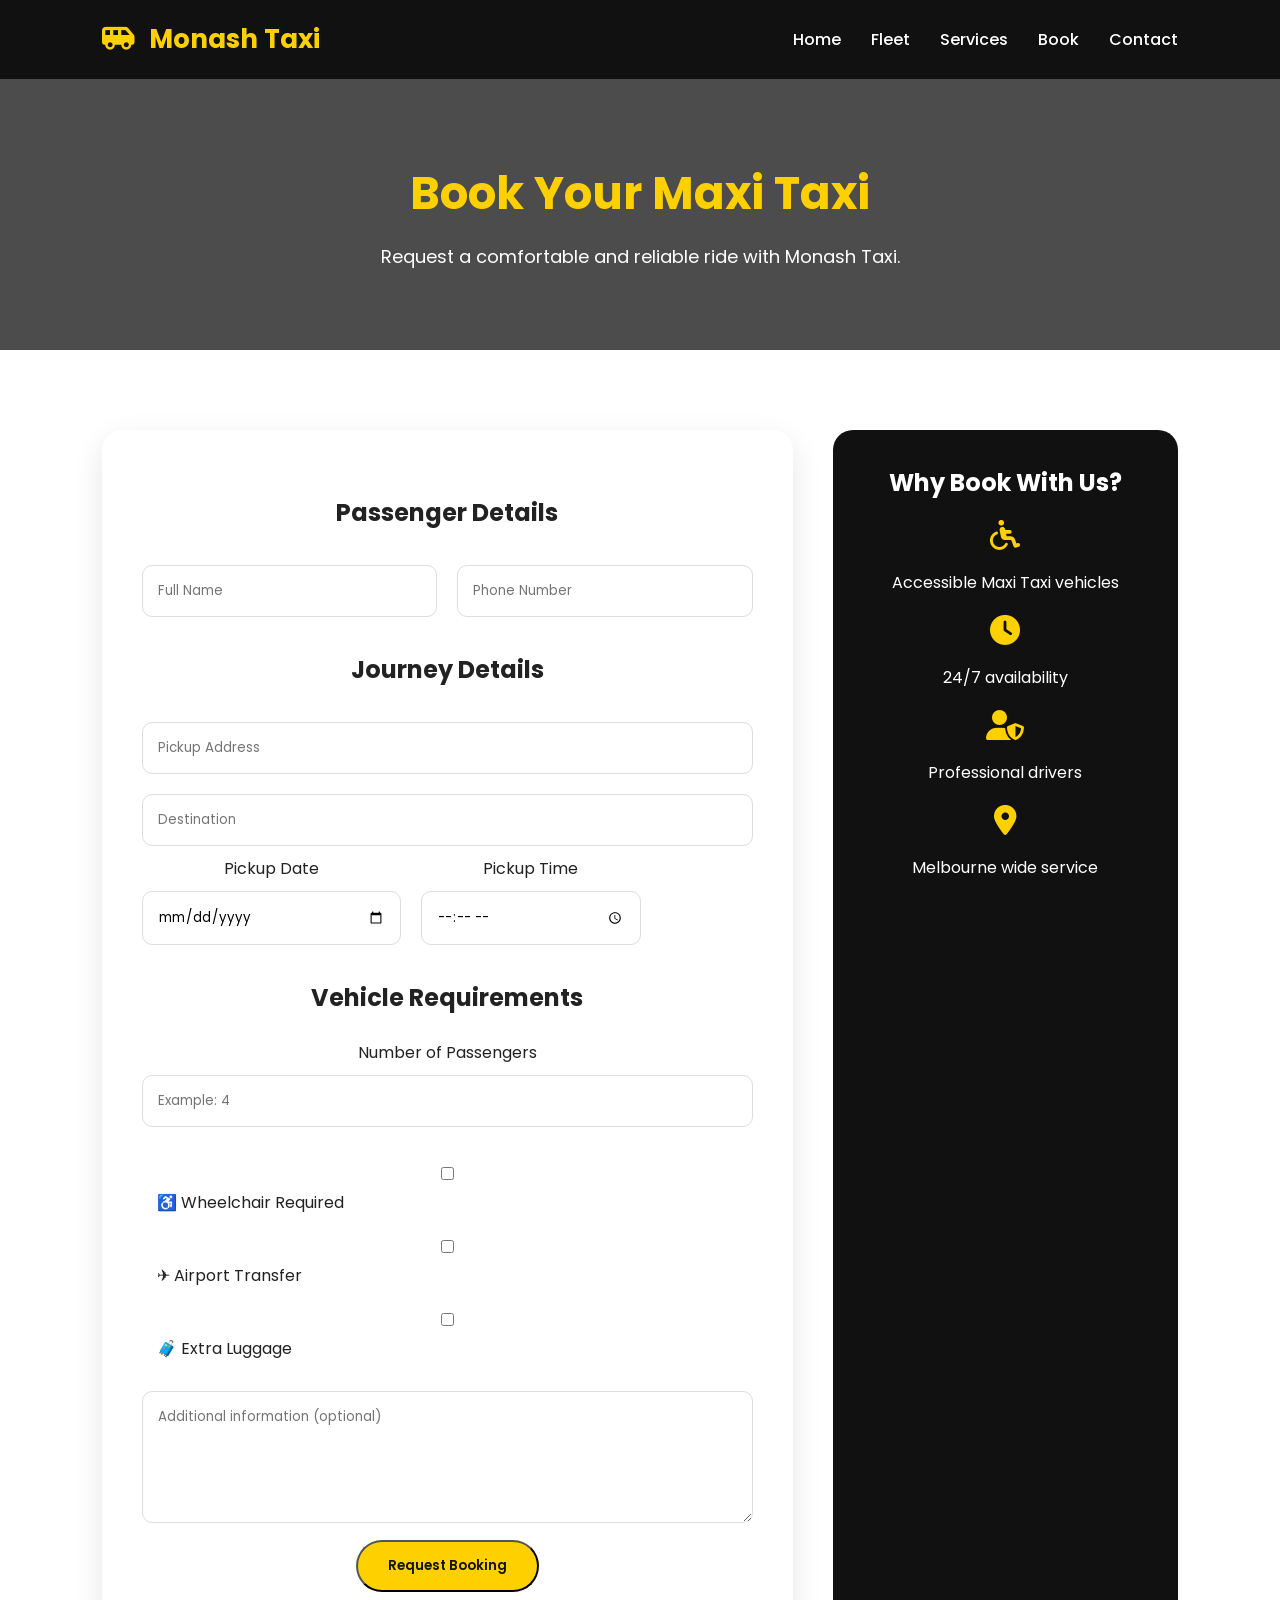
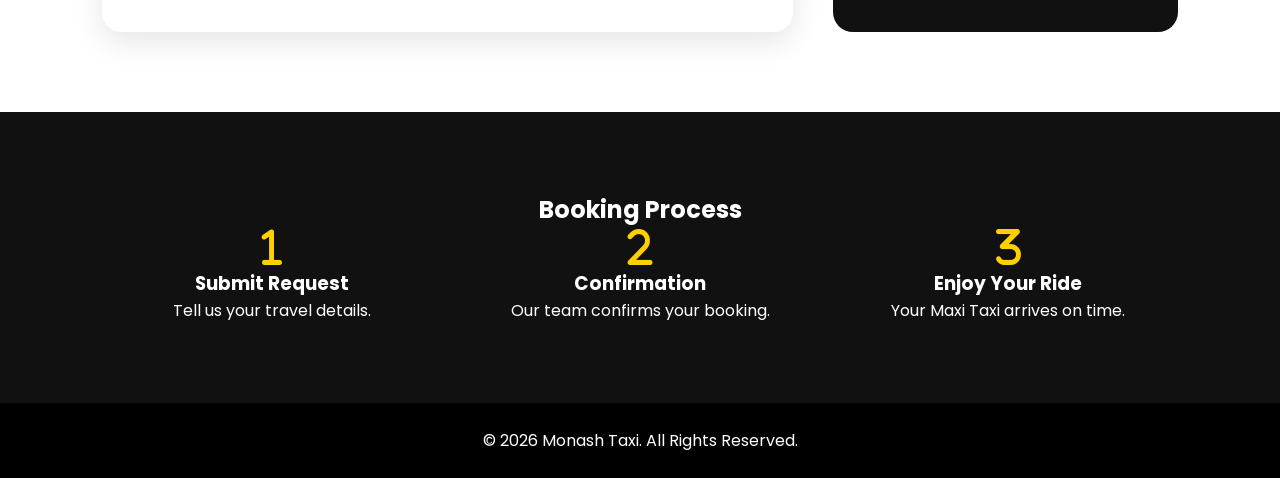
==== booking.html @ 29747082 "Add files via upload" ====
<!DOCTYPE html>
<html lang="en">

<head>

<meta charset="UTF-8">
<meta name="viewport" content="width=device-width, initial-scale=1.0">

<title>Monash Taxi | Book A Maxi Taxi</title>

<link rel="stylesheet" href="style.css">

<link href="https://fonts.googleapis.com/css2?family=Poppins:wght@300;400;500;600;700&display=swap" rel="stylesheet">

<link rel="stylesheet" href="https://cdnjs.cloudflare.com/ajax/libs/font-awesome/6.5.0/css/all.min.css">

</head>


<body>


<header>

<nav class="navbar">


<div class="logo">

<i class="fa-solid fa-van-shuttle"></i>

Monash Taxi

</div>


<ul class="nav-links">

<li><a href="index.html">Home</a></li>

<li><a href="fleet.html">Fleet</a></li>

<li><a href="services.html">Services</a></li>

<li><a href="booking.html">Book</a></li>

<li><a href="contact.html">Contact</a></li>

</ul>


<button class="menu-btn">

<i class="fa-solid fa-bars"></i>

</button>


</nav>

</header>






<section class="page-banner">


<h1>

Book Your Maxi Taxi

</h1>


<p>

Request a comfortable and reliable ride with Monash Taxi.

</p>


</section>








<section class="section">


<div class="booking-container">



<form class="big-booking-form" id="maxiBookingForm">



<h2>

Passenger Details

</h2>



<div class="form-row">


<input 
type="text"
placeholder="Full Name"
required
>



<input
type="tel"
placeholder="Phone Number"
required
>


</div>





<h2>

Journey Details

</h2>



<input
type="text"
placeholder="Pickup Address"
required
>



<input
type="text"
placeholder="Destination"
required
>





<div class="form-row">


<div>

<label>
Pickup Date
</label>

<input
type="date"
required
>

</div>



<div>

<label>
Pickup Time
</label>

<input
type="time"
required
>

</div>



</div>








<h2>

Vehicle Requirements

</h2>



<label>
Number of Passengers
</label>


<input
type="number"
placeholder="Example: 4"
min="1"
required
>





<div class="options">


<label>

<input type="checkbox">

♿ Wheelchair Required

</label>



<label>

<input type="checkbox">

✈ Airport Transfer

</label>



<label>

<input type="checkbox">

🧳 Extra Luggage

</label>


</div>








<textarea

placeholder="Additional information (optional)"

rows="5"

></textarea>







<button class="btn primary" type="submit">

Request Booking

</button>



</form>





<div class="booking-info">


<h2>

Why Book With Us?

</h2>


<div>

<i class="fa-solid fa-wheelchair"></i>

<p>
Accessible Maxi Taxi vehicles
</p>

</div>



<div>

<i class="fa-solid fa-clock"></i>

<p>
24/7 availability
</p>

</div>



<div>

<i class="fa-solid fa-user-shield"></i>

<p>
Professional drivers
</p>

</div>



<div>

<i class="fa-solid fa-location-dot"></i>

<p>
Melbourne wide service
</p>

</div>



</div>



</div>



</section>







<section class="dark section">


<h2>

Booking Process

</h2>


<div class="services">


<div>

<i class="fa-solid fa-1"></i>

<h3>
Submit Request
</h3>

<p>
Tell us your travel details.
</p>

</div>



<div>

<i class="fa-solid fa-2"></i>

<h3>
Confirmation
</h3>

<p>
Our team confirms your booking.
</p>

</div>



<div>

<i class="fa-solid fa-3"></i>

<h3>
Enjoy Your Ride
</h3>

<p>
Your Maxi Taxi arrives on time.
</p>

</div>



</div>


</section>







<footer>


<p>

© 2026 Monash Taxi. All Rights Reserved.

</p>


</footer>






<script src="script.js"></script>


<script>


const form = document.getElementById("maxiBookingForm");


form.addEventListener("submit", function(e){


e.preventDefault();



alert(

"🚐 Booking Request Sent!\n\n" +

"Thank you for choosing Monash Taxi.\n\n" +

"Our team will contact you shortly to confirm your trip."

);



});



</script>



</body>

</html>
---- style.css ----
/* =========================
   MONASH TAXI MAIN CSS
========================= */


* {
    margin:0;
    padding:0;
    box-sizing:border-box;
    font-family:'Poppins', sans-serif;
}


html {
    scroll-behavior:smooth;
}


body {

    color:#222;
    background:#fff;

}


a {
    text-decoration:none;
}





/* =========================
   NAVIGATION
========================= */


.navbar {

    position:fixed;

    top:0;
    width:100%;

    display:flex;

    justify-content:space-between;

    align-items:center;

    padding:20px 8%;

    background:#111;

    z-index:1000;

}



.logo {

    color:#ffd000;

    font-size:26px;

    font-weight:700;

}



.logo i {

    margin-right:8px;

}



.nav-links {

    display:flex;

    gap:30px;

    list-style:none;

}



.nav-links a {

    color:white;

    font-weight:500;

    transition:.3s;

}



.nav-links a:hover {

    color:#ffd000;

}



.menu-btn {

    display:none;

    background:none;

    border:none;

    color:white;

    font-size:25px;

}







/* =========================
   HERO
========================= */


.hero {


    min-height:100vh;

    padding:130px 8% 60px;

    display:flex;

    justify-content:space-between;

    align-items:center;


    background:

    linear-gradient(
    rgba(0,0,0,.7),
    rgba(0,0,0,.7)
    ),

    url("https://images.unsplash.com/photo-1549317661-bd32c8ce0db2")
    center/cover;


    color:white;

}



.hero-content {

    max-width:600px;

}


.hero-content h1 {

    font-size:55px;

    line-height:1.2;

}



.hero-content span {

    color:#ffd000;

}



.hero-content p {

    margin:20px 0;

    font-size:18px;

}






/* =========================
   BUTTONS
========================= */


.btn {

    display:inline-block;

    padding:14px 30px;

    border-radius:30px;

    font-weight:600;

    transition:.3s;

}



.primary {

    background:#ffd000;

    color:#111;

}



.primary:hover {

    background:white;

    transform:translateY(-5px);

}



.secondary {

    border:2px solid white;

    color:white;

    margin-left:15px;

}



.secondary:hover {

    background:white;

    color:#111;

}






/* =========================
   HERO CARD
========================= */


.hero-card {


    background:white;

    color:#222;

    padding:35px;

    border-radius:20px;

    width:380px;

    box-shadow:0 20px 50px rgba(0,0,0,.4);

}



.hero-card h2 {

    margin-bottom:25px;

}



.feature {

    display:flex;

    align-items:center;

    gap:15px;

    margin:20px 0;

}



.feature i {

    color:#ffd000;

    font-size:25px;

}






/* =========================
   PAGE BANNER
========================= */


.page-banner {


    padding:160px 8% 80px;

    text-align:center;

    background:

    linear-gradient(
    rgba(0,0,0,.7),
    rgba(0,0,0,.7)
    ),

    url("https://images.unsplash.com/photo-1449965408869-eaa3f722e40d")
    center/cover;


    color:white;

}



.page-banner h1 {

    font-size:45px;

    color:#ffd000;

}



.page-banner p {

    margin-top:15px;

    font-size:18px;

}







/* =========================
   SECTIONS
========================= */


.section {

    padding:80px 8%;

    text-align:center;

}



.section-title {

    font-size:35px;

    margin-bottom:40px;

}



.dark {

    background:#111;

    color:white;

}






/* =========================
   CARDS
========================= */


.cards {


    display:grid;

    grid-template-columns:
    repeat(auto-fit,minmax(280px,1fr));


    gap:30px;


}



.card {


    background:white;

    padding:35px;

    border-radius:20px;

    box-shadow:
    0 10px 30px rgba(0,0,0,.1);


    transition:.3s;

}



.card:hover {

    transform:translateY(-10px);

}



.card i {


    color:#ffd000;

    font-size:40px;

    margin-bottom:20px;

}



.card ul {


    list-style:none;

    text-align:left;

    margin:20px 0;

}



.card li {

    margin:10px 0;

}






/* =========================
   SERVICES
========================= */


.services {


    display:grid;

    grid-template-columns:
    repeat(auto-fit,minmax(220px,1fr));

    gap:30px;

}



.services i {

    color:#ffd000;

    font-size:40px;

}







/* =========================
   BOOKING PAGE
========================= */


.booking-container {


    display:grid;

    grid-template-columns:
    2fr 1fr;

    gap:40px;


}



.big-booking-form {


    background:white;

    padding:40px;

    border-radius:20px;

    box-shadow:
    0 10px 30px rgba(0,0,0,.1);


}



.big-booking-form h2 {

    margin:25px 0;

}



.big-booking-form input,
.big-booking-form textarea {


    width:100%;

    padding:15px;

    margin:10px 0;

    border-radius:10px;

    border:1px solid #ddd;

}



.form-row {

    display:flex;

    gap:20px;

}



.options {


    text-align:left;

    margin:20px 0;

}



.options label {

    display:block;

    margin:15px;

}



.booking-info {


    background:#111;

    color:white;

    padding:35px;

    border-radius:20px;

}



.booking-info i {

    color:#ffd000;

    font-size:30px;

    margin:20px;

}






/* =========================
   CONTACT
========================= */


.contact-grid {


    display:grid;

    grid-template-columns:
    repeat(auto-fit,minmax(250px,1fr));

    gap:30px;

}



.contact-card {


    padding:35px;

    background:white;

    border-radius:20px;

    box-shadow:0 10px 30px #ddd;

}



.contact-card i {

    color:#ffd000;

    font-size:40px;

    margin-bottom:20px;

}



.contact-form {


    max-width:600px;

    margin:auto;

}



.contact-form input,
.contact-form textarea {


    width:100%;

    padding:15px;

    margin:10px;

    border-radius:10px;

    border:none;

}



.urgent-box {


    background:#111;

    color:white;

    padding:40px;

    border-radius:20px;

}



.urgent-box i {

    color:#ffd000;

    font-size:50px;

}






/* =========================
   HOURS
========================= */


.hours-box {


    background:#111;

    color:white;

    display:inline-block;

    padding:40px;

    border-radius:20px;

}



.hours-box h3 {

    color:#ffd000;

}





/* =========================
   CTA
========================= */


.cta {


    background:#ffd000;

    text-align:center;

    padding:60px;

}



.cta h2 {

    font-size:35px;

    margin-bottom:15px;

}







/* =========================
   FOOTER
========================= */


footer {


    background:#000;

    color:white;

    text-align:center;

    padding:25px;

}







/* =========================
   MOBILE
========================= */


@media(max-width:900px){


.nav-links {


    position:absolute;

    top:75px;

    right:0;

    background:#111;

    width:100%;

    flex-direction:column;

    text-align:center;

    padding:30px;

    display:none;

}



.nav-links.active {

    display:flex;

}



.menu-btn {

    display:block;

}



.hero {


    flex-direction:column;

    gap:40px;

    text-align:center;

}



.hero-content h1 {

    font-size:40px;

}



.hero-card {

    width:100%;

}



.booking-container {


    grid-template-columns:1fr;

}



.form-row {


    flex-direction:column;

}



.secondary {

    margin-left:0;

    margin-top:15px;

}



}
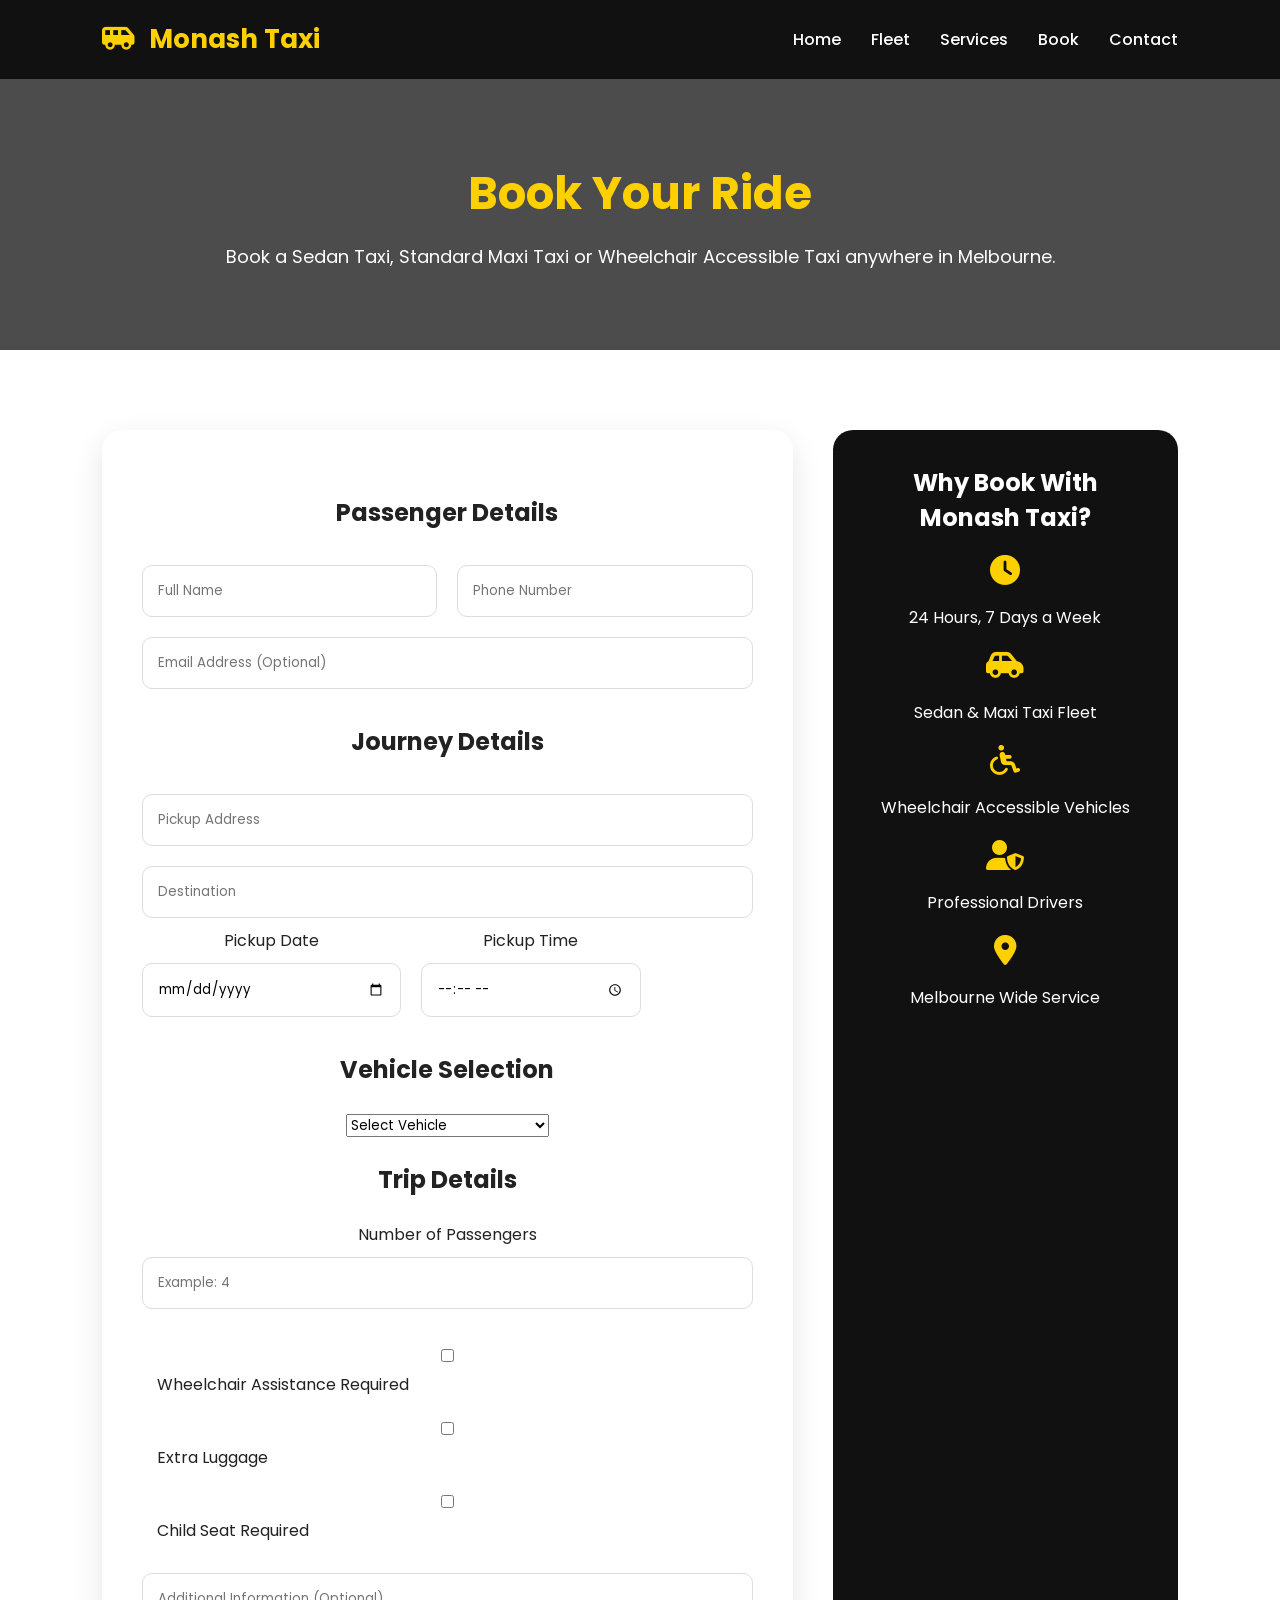
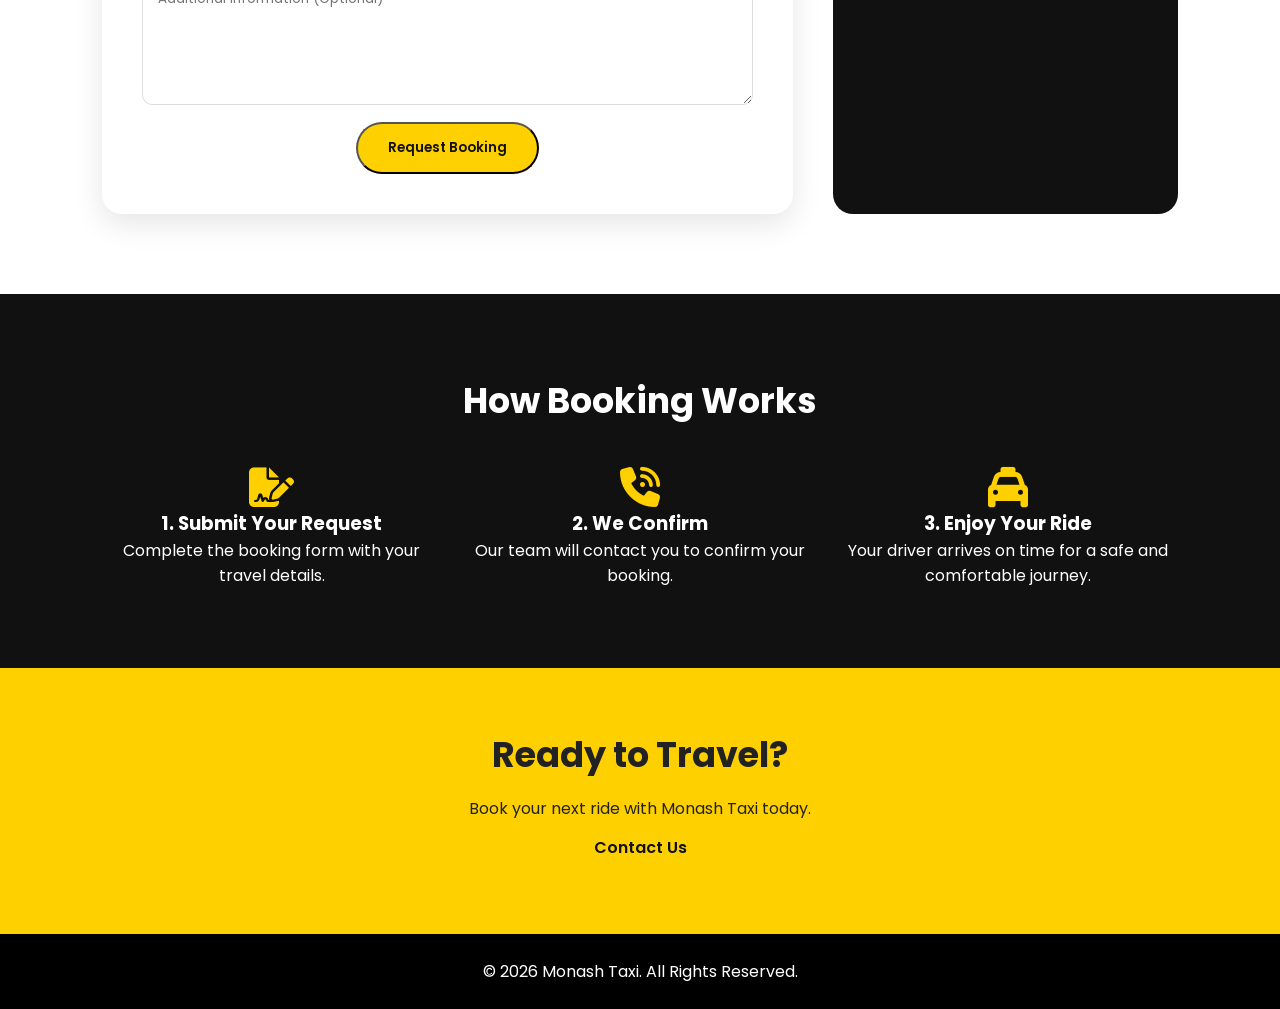
==== commit 06139a85: "Update booking.html" ====
--- a/booking.html
+++ b/booking.html
@@ -6,7 +6,7 @@
 <meta charset="UTF-8">
 <meta name="viewport" content="width=device-width, initial-scale=1.0">
 
-<title>Monash Taxi | Book A Maxi Taxi</title>
+<title>Monash Taxi | Book Your Ride</title>
 
 <link rel="stylesheet" href="style.css">
 
@@ -16,484 +16,291 @@
 
 </head>
 
-
 <body>
 
-
 <header>
 
 <nav class="navbar">
 
-
 <div class="logo">
-
 <i class="fa-solid fa-van-shuttle"></i>
-
 Monash Taxi
-
-</div>
-
+</div>
 
 <ul class="nav-links">
-
 <li><a href="index.html">Home</a></li>
-
 <li><a href="fleet.html">Fleet</a></li>
-
 <li><a href="services.html">Services</a></li>
-
 <li><a href="booking.html">Book</a></li>
-
 <li><a href="contact.html">Contact</a></li>
-
 </ul>
 
-
 <button class="menu-btn">
-
 <i class="fa-solid fa-bars"></i>
-
 </button>
 
-
 </nav>
 
 </header>
 
-
-
-
-
-
 <section class="page-banner">
 
-
-<h1>
-
-Book Your Maxi Taxi
-
-</h1>
-
-
-<p>
-
-Request a comfortable and reliable ride with Monash Taxi.
-
-</p>
-
+<h1>Book Your Ride</h1>
+
+<p>
+Book a Sedan Taxi, Standard Maxi Taxi or Wheelchair Accessible Taxi anywhere in Melbourne.
+</p>
 
 </section>
 
-
-
-
-
-
-
-
 <section class="section">
 
-
 <div class="booking-container">
 
-
-
 <form class="big-booking-form" id="maxiBookingForm">
 
-
-
-<h2>
-
-Passenger Details
-
-</h2>
-
-
+<h2>Passenger Details</h2>
 
 <div class="form-row">
 
-
-<input 
+<input
 type="text"
 placeholder="Full Name"
-required
->
-
-
+required>
 
 <input
 type="tel"
 placeholder="Phone Number"
-required
->
-
-
-</div>
-
-
-
-
-
-<h2>
-
-Journey Details
-
-</h2>
-
-
+required>
+
+</div>
+
+<input
+type="email"
+placeholder="Email Address (Optional)">
+
+<h2>Journey Details</h2>
 
 <input
 type="text"
 placeholder="Pickup Address"
-required
->
-
-
+required>
 
 <input
 type="text"
 placeholder="Destination"
-required
->
-
-
-
-
+required>
 
 <div class="form-row">
 
-
-<div>
+<div>
+
+<label>Pickup Date</label>
+
+<input
+type="date"
+required>
+
+</div>
+
+<div>
+
+<label>Pickup Time</label>
+
+<input
+type="time"
+required>
+
+</div>
+
+</div>
+
+<h2>Vehicle Selection</h2>
+
+<select required>
+
+<option value="">Select Vehicle</option>
+
+<option>Standard Maxi Taxi</option>
+
+<option>Sedan Taxi</option>
+
+<option>Wheelchair Accessible Taxi</option>
+
+</select>
+
+<h2>Trip Details</h2>
+
+<label>Number of Passengers</label>
+
+<input
+type="number"
+min="1"
+placeholder="Example: 4"
+required>
+
+<div class="options">
 
 <label>
-Pickup Date
+<input type="checkbox">
+Wheelchair Assistance Required
 </label>
 
-<input
-type="date"
-required
->
-
-</div>
-
-
-
-<div>
-
 <label>
-Pickup Time
+<input type="checkbox">
+Extra Luggage
 </label>
 
-<input
-type="time"
-required
->
-
-</div>
-
-
-
-</div>
-
-
-
-
-
-
-
-
-<h2>
-
-Vehicle Requirements
-
+<label>
+<input type="checkbox">
+Child Seat Required
+</label>
+
+</div>
+
+<textarea
+rows="5"
+placeholder="Additional Information (Optional)">
+</textarea>
+
+<button class="btn primary" type="submit">
+Request Booking
+</button>
+
+</form>
+
+<div class="booking-info">
+
+<h2>Why Book With Monash Taxi?</h2>
+
+<div>
+
+<i class="fa-solid fa-clock"></i>
+
+<p>
+24 Hours, 7 Days a Week
+</p>
+
+</div>
+
+<div>
+
+<i class="fa-solid fa-car-side"></i>
+
+<p>
+Sedan & Maxi Taxi Fleet
+</p>
+
+</div>
+
+<div>
+
+<i class="fa-solid fa-wheelchair"></i>
+
+<p>
+Wheelchair Accessible Vehicles
+</p>
+
+</div>
+
+<div>
+
+<i class="fa-solid fa-user-shield"></i>
+
+<p>
+Professional Drivers
+</p>
+
+</div>
+
+<div>
+
+<i class="fa-solid fa-location-dot"></i>
+
+<p>
+Melbourne Wide Service
+</p>
+
+</div>
+
+</div>
+
+</div>
+
+</section>
+
+<section class="dark section">
+
+<h2 class="section-title">
+How Booking Works
 </h2>
 
-
-
-<label>
-Number of Passengers
-</label>
-
-
-<input
-type="number"
-placeholder="Example: 4"
-min="1"
-required
->
-
-
-
-
-
-<div class="options">
-
-
-<label>
-
-<input type="checkbox">
-
-♿ Wheelchair Required
-
-</label>
-
-
-
-<label>
-
-<input type="checkbox">
-
-✈ Airport Transfer
-
-</label>
-
-
-
-<label>
-
-<input type="checkbox">
-
-🧳 Extra Luggage
-
-</label>
-
-
-</div>
-
-
-
-
-
-
-
-
-<textarea
-
-placeholder="Additional information (optional)"
-
-rows="5"
-
-></textarea>
-
-
-
-
-
-
-
-<button class="btn primary" type="submit">
-
-Request Booking
-
-</button>
-
-
-
-</form>
-
-
-
-
-
-<div class="booking-info">
-
-
-<h2>
-
-Why Book With Us?
-
-</h2>
-
-
-<div>
-
-<i class="fa-solid fa-wheelchair"></i>
-
-<p>
-Accessible Maxi Taxi vehicles
-</p>
-
-</div>
-
-
-
-<div>
-
-<i class="fa-solid fa-clock"></i>
-
-<p>
-24/7 availability
-</p>
-
-</div>
-
-
-
-<div>
-
-<i class="fa-solid fa-user-shield"></i>
-
-<p>
-Professional drivers
-</p>
-
-</div>
-
-
-
-<div>
-
-<i class="fa-solid fa-location-dot"></i>
-
-<p>
-Melbourne wide service
-</p>
-
-</div>
-
-
-
-</div>
-
-
-
-</div>
-
-
+<div class="services">
+
+<div>
+
+<i class="fa-solid fa-file-signature"></i>
+
+<h3>1. Submit Your Request</h3>
+
+<p>
+Complete the booking form with your travel details.
+</p>
+
+</div>
+
+<div>
+
+<i class="fa-solid fa-phone-volume"></i>
+
+<h3>2. We Confirm</h3>
+
+<p>
+Our team will contact you to confirm your booking.
+</p>
+
+</div>
+
+<div>
+
+<i class="fa-solid fa-taxi"></i>
+
+<h3>3. Enjoy Your Ride</h3>
+
+<p>
+Your driver arrives on time for a safe and comfortable journey.
+</p>
+
+</div>
+
+</div>
 
 </section>
 
-
-
-
-
-
-
-<section class="dark section">
-
-
-<h2>
-
-Booking Process
-
-</h2>
-
-
-<div class="services">
-
-
-<div>
-
-<i class="fa-solid fa-1"></i>
-
-<h3>
-Submit Request
-</h3>
-
-<p>
-Tell us your travel details.
-</p>
-
-</div>
-
-
-
-<div>
-
-<i class="fa-solid fa-2"></i>
-
-<h3>
-Confirmation
-</h3>
-
-<p>
-Our team confirms your booking.
-</p>
-
-</div>
-
-
-
-<div>
-
-<i class="fa-solid fa-3"></i>
-
-<h3>
-Enjoy Your Ride
-</h3>
-
-<p>
-Your Maxi Taxi arrives on time.
-</p>
-
-</div>
-
-
-
-</div>
-
+<section class="cta">
+
+<h2>Ready to Travel?</h2>
+
+<p>
+Book your next ride with Monash Taxi today.
+</p>
+
+<a href="contact.html" class="btn primary">
+Contact Us
+</a>
 
 </section>
 
-
-
-
-
-
-
 <footer>
 
-
-<p>
-
+<p>
 © 2026 Monash Taxi. All Rights Reserved.
-
-</p>
-
+</p>
 
 </footer>
 
-
-
-
-
-
 <script src="script.js"></script>
 
-
-<script>
-
-
-const form = document.getElementById("maxiBookingForm");
-
-
-form.addEventListener("submit", function(e){
-
-
-e.preventDefault();
-
-
-
-alert(
-
-"🚐 Booking Request Sent!\n\n" +
-
-"Thank you for choosing Monash Taxi.\n\n" +
-
-"Our team will contact you shortly to confirm your trip."
-
-);
-
-
-
-});
-
-
-
-</script>
-
-
-
 </body>
 
-</html>+</html>
